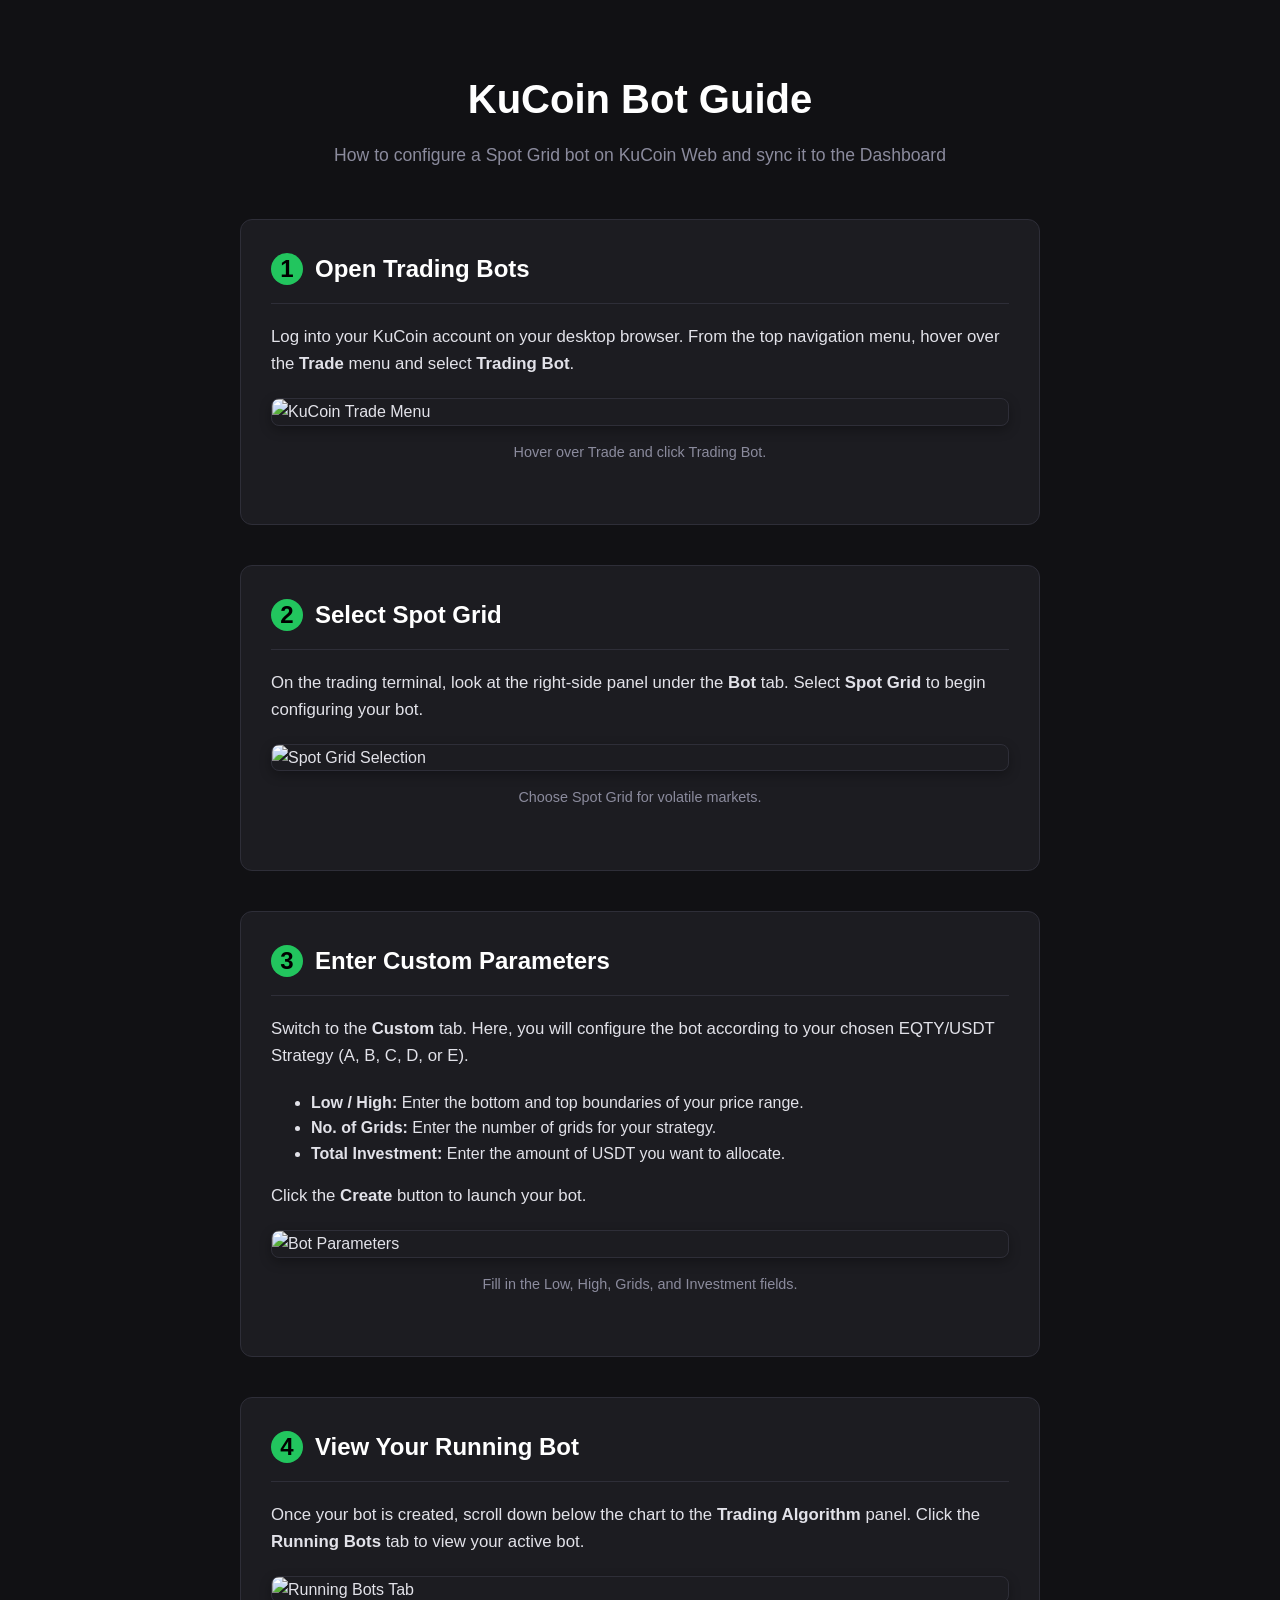
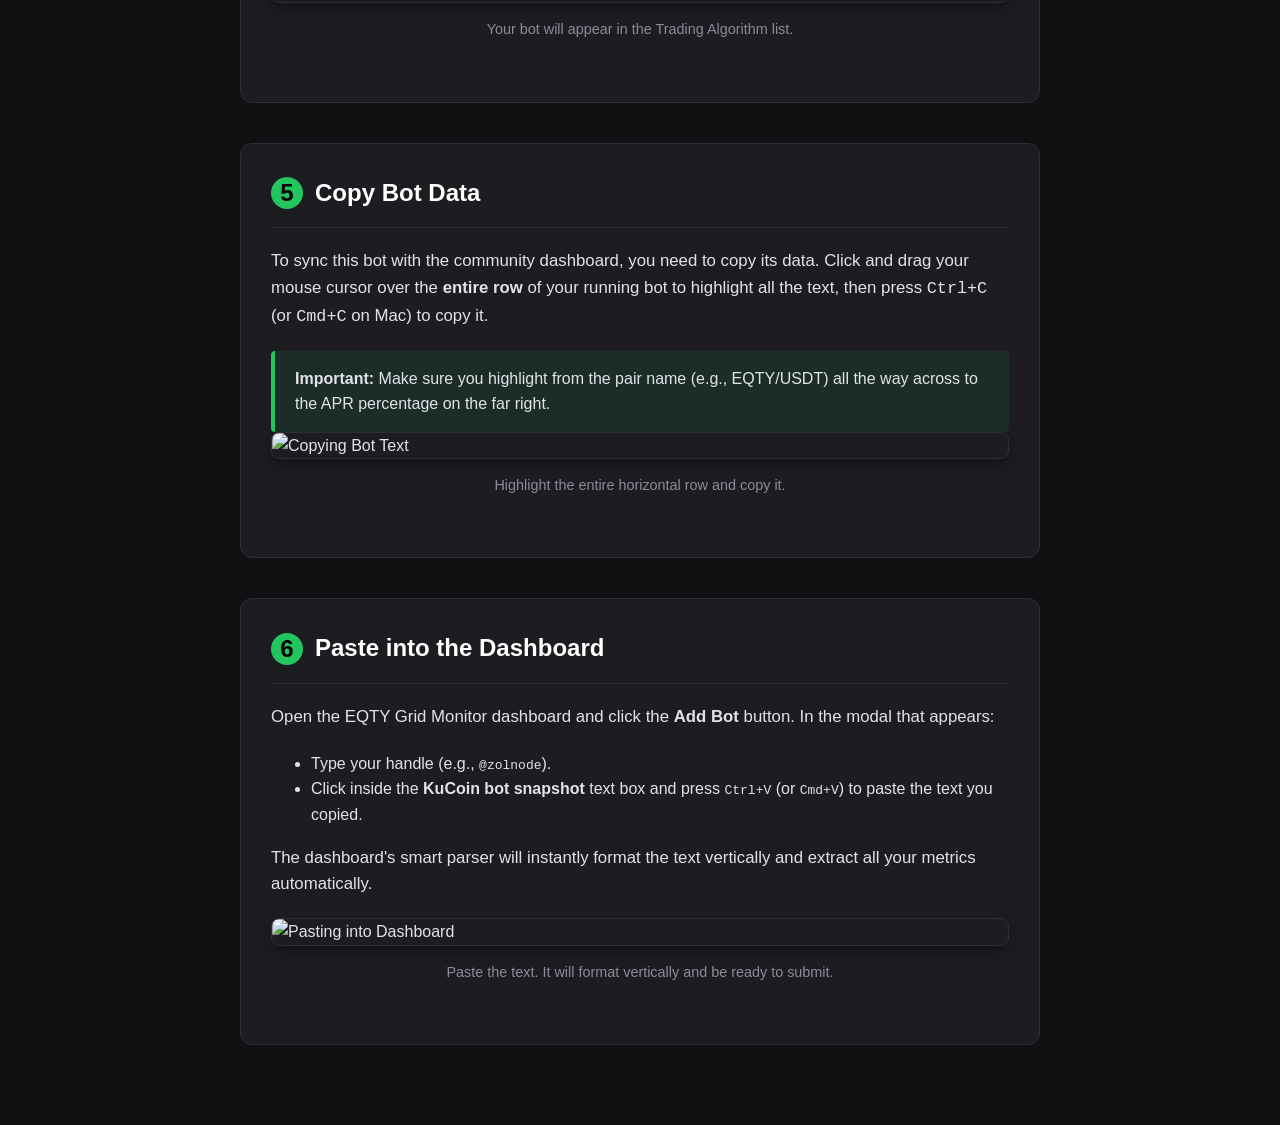
==== docs/guide.html @ 483bb676 "add How-to" ====
<!DOCTYPE html>
<html lang="en">
<head>
  <meta charset="UTF-8">
  <meta name="viewport" content="width=device-width, initial-scale=1.0">
  <title>How to Configure & Sync KuCoin Bots</title>
  <style>
    :root {
      --bg: #111114;
      --card-bg: #1c1c21;
      --text: #e2e2e9;
      --muted: #8b8b9d;
      --accent: #22c55e;
      --border: #2e2e38;
    }
    body {
      font-family: -apple-system, BlinkMacSystemFont, "Segoe UI", Roboto, Helvetica, Arial, sans-serif;
      background: var(--bg);
      color: var(--text);
      line-height: 1.6;
      max-width: 800px;
      margin: 0 auto;
      padding: 40px 20px;
    }
    h1, h2, h3 {
      font-weight: 600;
      color: #fff;
    }
    h1 {
      font-size: 2.5rem;
      margin-bottom: 10px;
      text-align: center;
    }
    .subtitle {
      text-align: center;
      color: var(--muted);
      margin-bottom: 50px;
      font-size: 1.1rem;
    }
    .step {
      background: var(--card-bg);
      border: 1px solid var(--border);
      border-radius: 12px;
      padding: 30px;
      margin-bottom: 40px;
    }
    .step-number {
      display: inline-block;
      background: var(--accent);
      color: #000;
      font-weight: 700;
      width: 32px;
      height: 32px;
      line-height: 32px;
      text-align: center;
      border-radius: 50%;
      margin-right: 12px;
    }
    .step h2 {
      margin-top: 0;
      display: flex;
      align-items: center;
      font-size: 1.5rem;
      border-bottom: 1px solid var(--border);
      padding-bottom: 15px;
      margin-bottom: 20px;
    }
    p {
      margin-bottom: 20px;
      font-size: 1.05rem;
    }
    img {
      max-width: 100%;
      height: auto;
      border-radius: 8px;
      border: 1px solid var(--border);
      box-shadow: 0 4px 12px rgba(0,0,0,0.3);
      display: block;
      margin: 0 auto 15px auto;
    }
    .img-caption {
      text-align: center;
      color: var(--muted);
      font-size: 0.9rem;
      margin-bottom: 30px;
    }
    .note {
      background: rgba(34, 197, 94, 0.1);
      border-left: 4px solid var(--accent);
      padding: 15px 20px;
      border-radius: 4px;
      margin-top: 20px;
    }
    a {
      color: var(--accent);
      text-decoration: none;
    }
    a:hover {
      text-decoration: underline;
    }
  </style>
</head>
<body>

  <h1>KuCoin Bot Guide</h1>
  <div class="subtitle">How to configure a Spot Grid bot on KuCoin Web and sync it to the Dashboard</div>

  <div class="step">
    <h2><span class="step-number">1</span> Open Trading Bots</h2>
    <p>Log into your KuCoin account on your desktop browser. From the top navigation menu, hover over the <strong>Trade</strong> menu and select <strong>Trading Bot</strong>.</p>
    <img src="1.jpg" alt="KuCoin Trade Menu">
    <div class="img-caption">Hover over Trade and click Trading Bot.</div>
  </div>

  <div class="step">
    <h2><span class="step-number">2</span> Select Spot Grid</h2>
    <p>On the trading terminal, look at the right-side panel under the <strong>Bot</strong> tab. Select <strong>Spot Grid</strong> to begin configuring your bot.</p>
    <img src="2.jpg" alt="Spot Grid Selection">
    <div class="img-caption">Choose Spot Grid for volatile markets.</div>
  </div>

  <div class="step">
    <h2><span class="step-number">3</span> Enter Custom Parameters</h2>
    <p>Switch to the <strong>Custom</strong> tab. Here, you will configure the bot according to your chosen EQTY/USDT Strategy (A, B, C, D, or E).</p>
    <ul>
      <li><strong>Low / High:</strong> Enter the bottom and top boundaries of your price range.</li>
      <li><strong>No. of Grids:</strong> Enter the number of grids for your strategy.</li>
      <li><strong>Total Investment:</strong> Enter the amount of USDT you want to allocate.</li>
    </ul>
    <p>Click the <strong>Create</strong> button to launch your bot.</p>
    <img src="3.jpg" alt="Bot Parameters">
    <div class="img-caption">Fill in the Low, High, Grids, and Investment fields.</div>
  </div>

  <div class="step">
    <h2><span class="step-number">4</span> View Your Running Bot</h2>
    <p>Once your bot is created, scroll down below the chart to the <strong>Trading Algorithm</strong> panel. Click the <strong>Running Bots</strong> tab to view your active bot.</p>
    <img src="4.jpg" alt="Running Bots Tab">
    <div class="img-caption">Your bot will appear in the Trading Algorithm list.</div>
  </div>

  <div class="step">
    <h2><span class="step-number">5</span> Copy Bot Data</h2>
    <p>To sync this bot with the community dashboard, you need to copy its data. Click and drag your mouse cursor over the <strong>entire row</strong> of your running bot to highlight all the text, then press <code>Ctrl+C</code> (or <code>Cmd+C</code> on Mac) to copy it.</p>
    <div class="note"><strong>Important:</strong> Make sure you highlight from the pair name (e.g., EQTY/USDT) all the way across to the APR percentage on the far right.</div>
    <img src="5.jpg" alt="Copying Bot Text">
    <div class="img-caption">Highlight the entire horizontal row and copy it.</div>
  </div>

  <div class="step">
    <h2><span class="step-number">6</span> Paste into the Dashboard</h2>
    <p>Open the EQTY Grid Monitor dashboard and click the <strong>Add Bot</strong> button. In the modal that appears:</p>
    <ul>
      <li>Type your handle (e.g., <code>@zolnode</code>).</li>
      <li>Click inside the <strong>KuCoin bot snapshot</strong> text box and press <code>Ctrl+V</code> (or <code>Cmd+V</code>) to paste the text you copied.</li>
    </ul>
    <p>The dashboard's smart parser will instantly format the text vertically and extract all your metrics automatically.</p>
    <img src="6.jpg" alt="Pasting into Dashboard">
    <div class="img-caption">Paste the text. It will format vertically and be ready to submit.</div>
  </div>

</body>
</html>
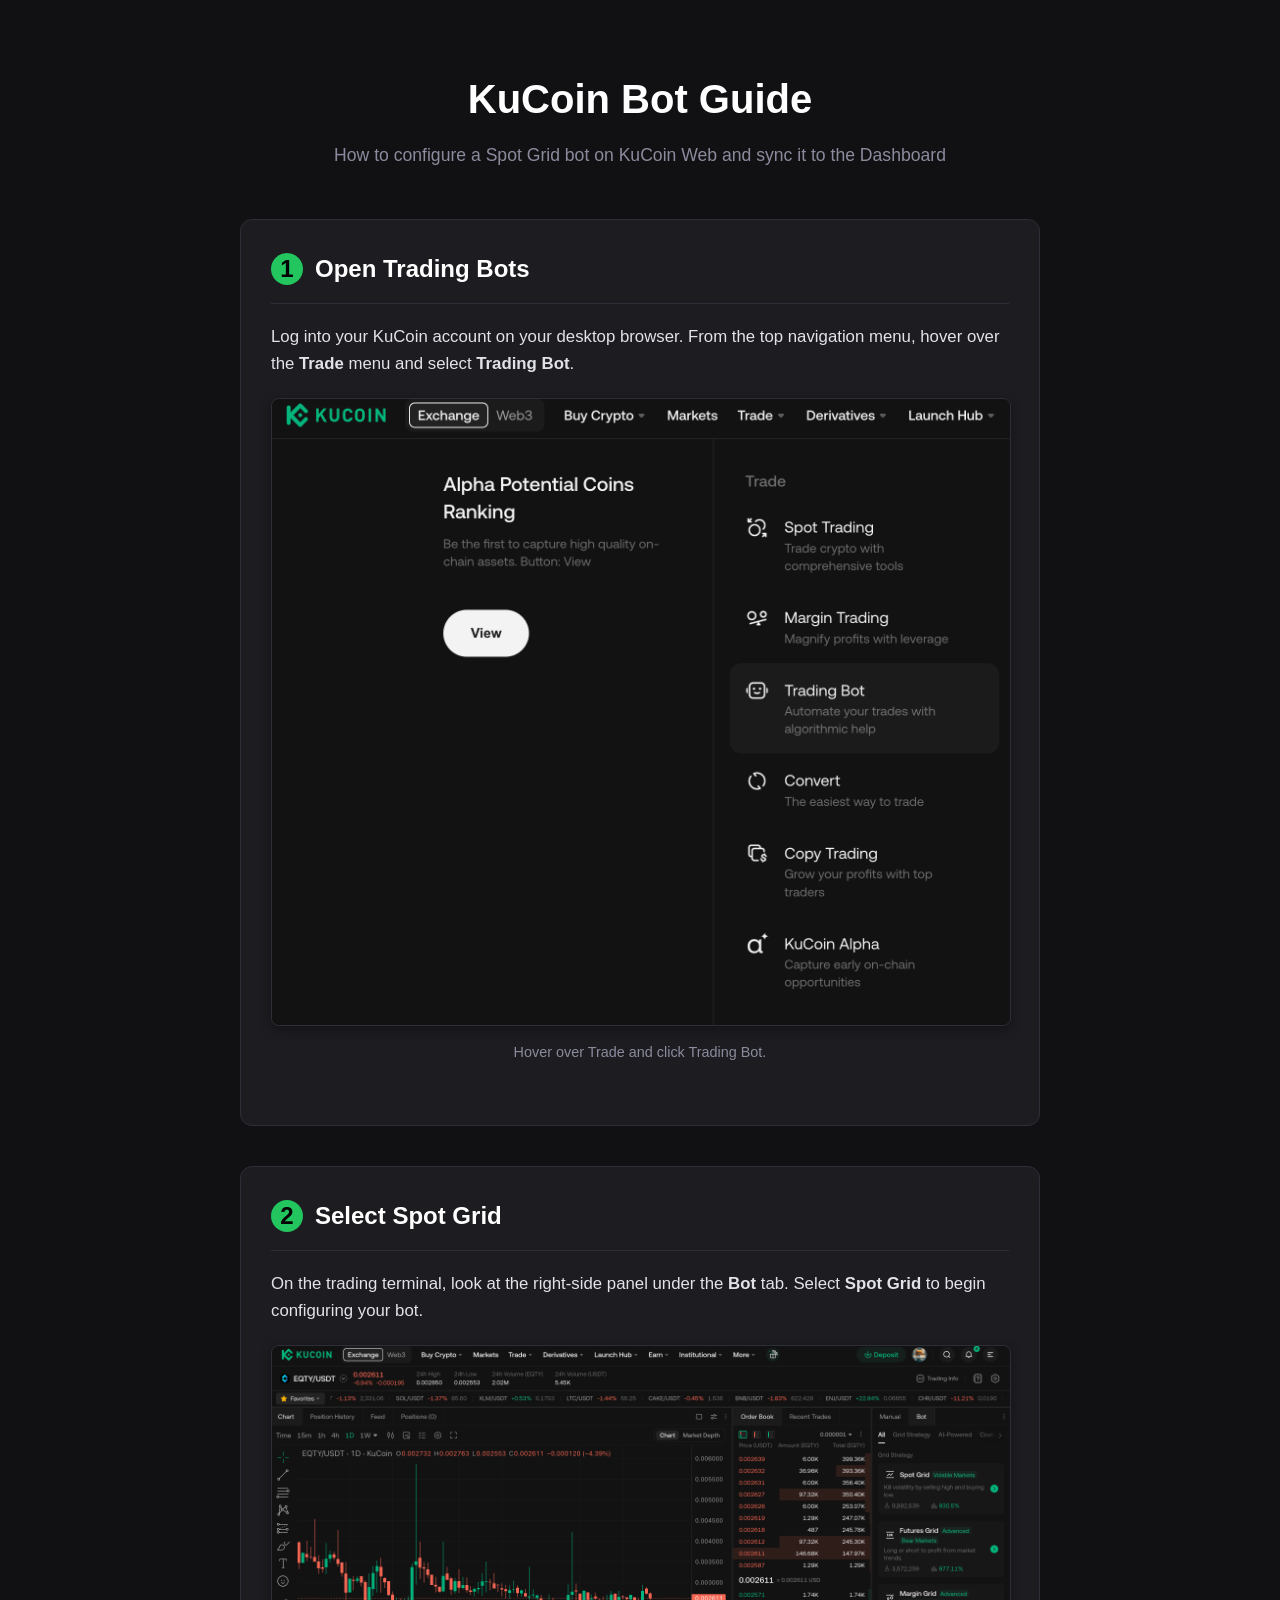
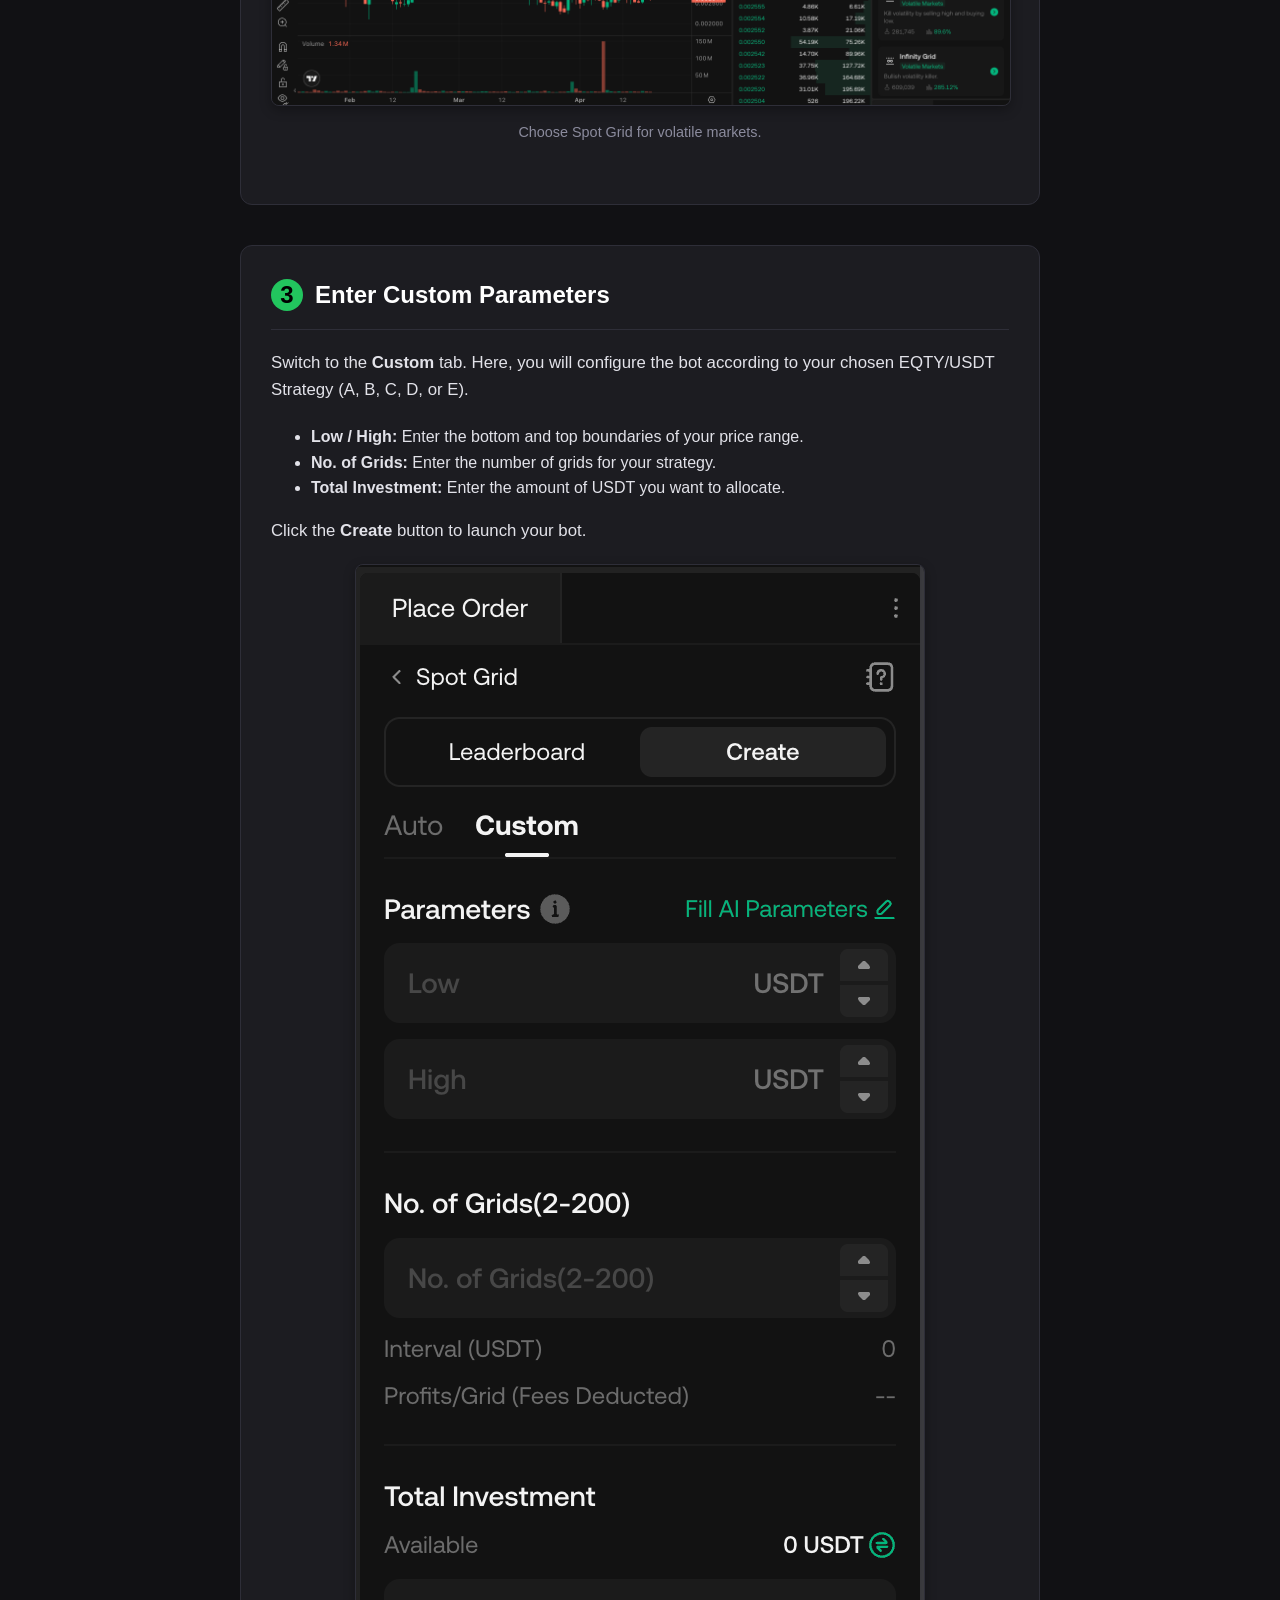
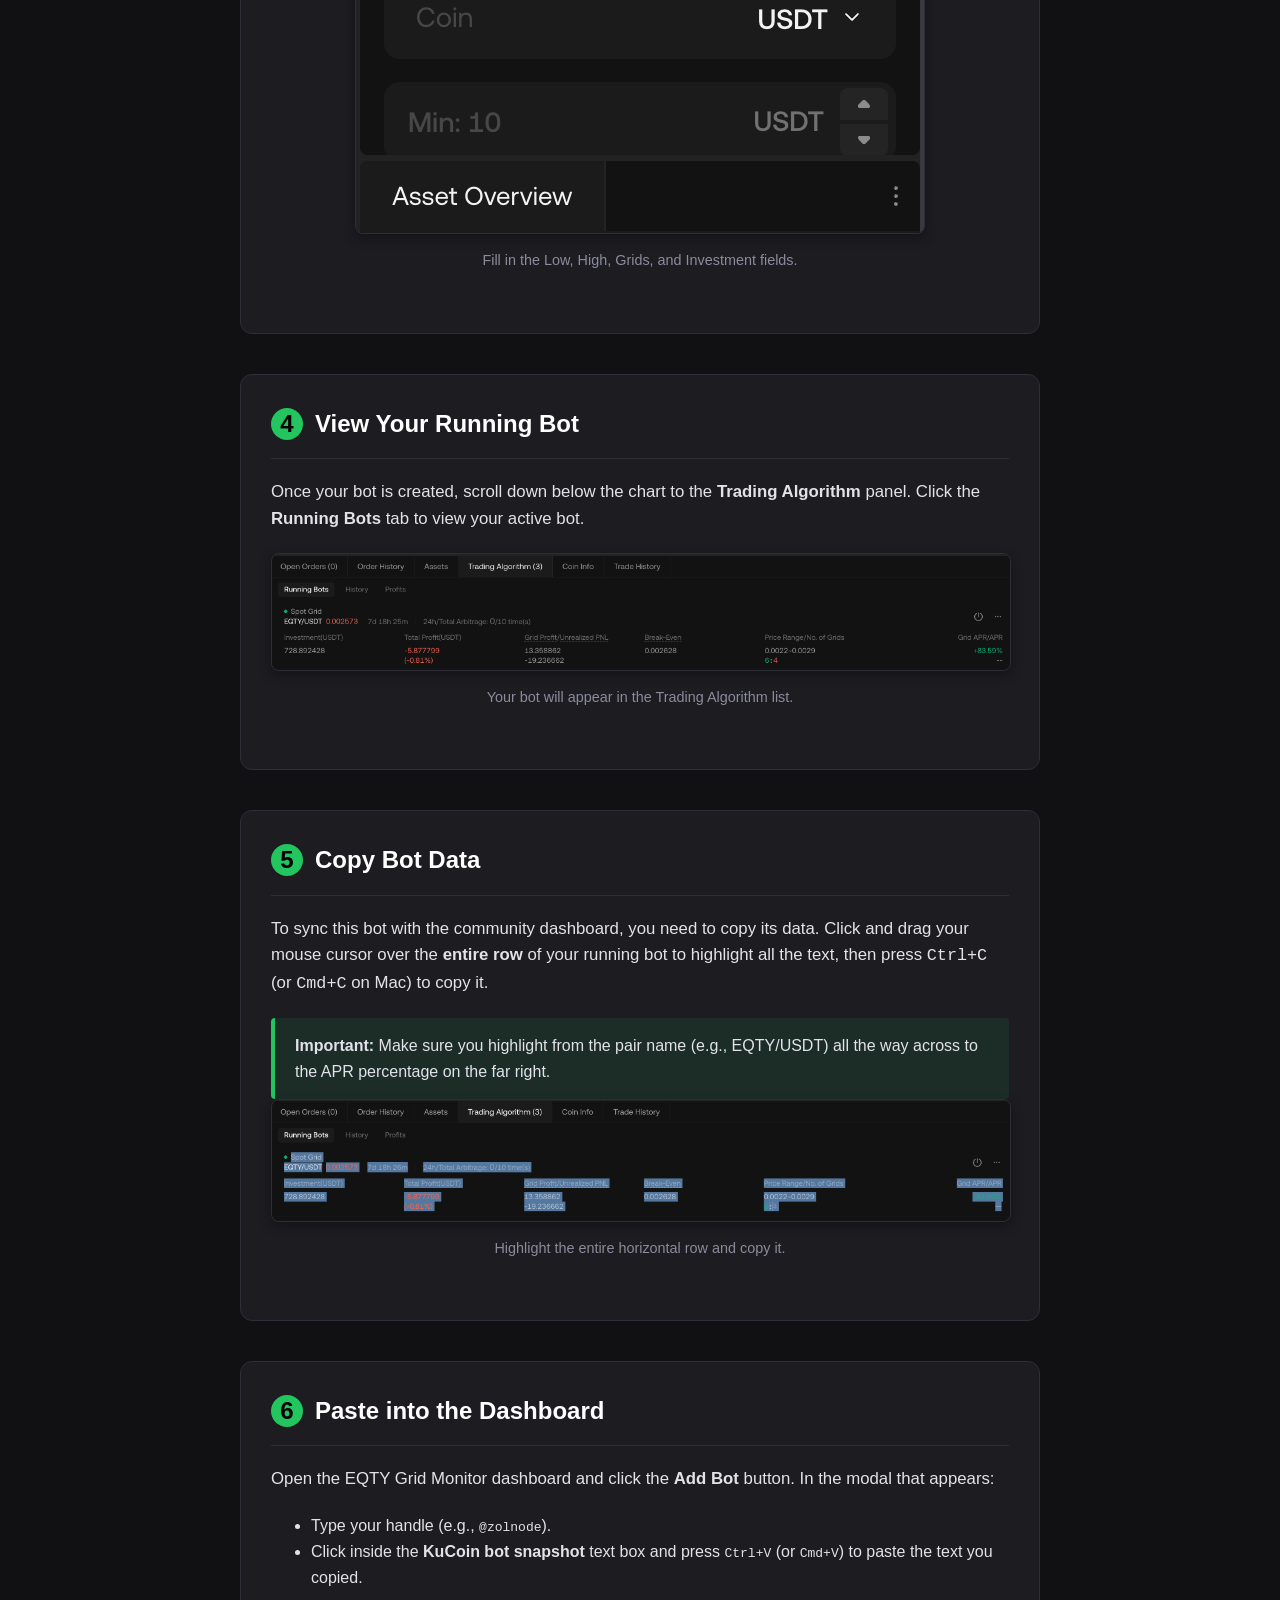
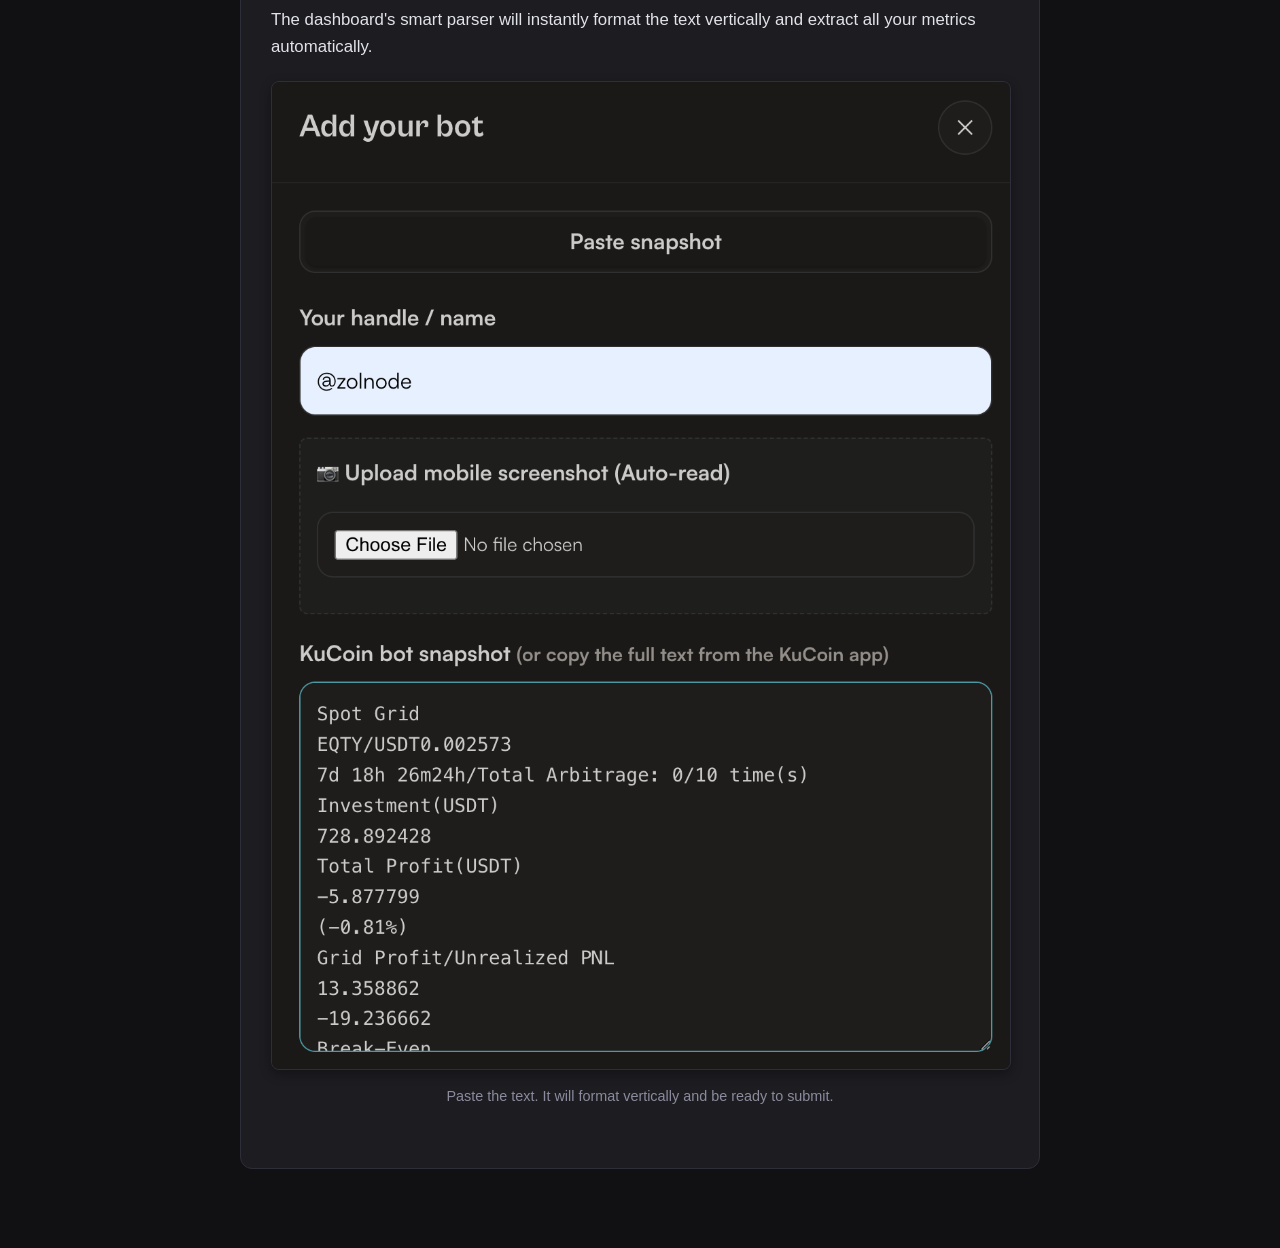
==== commit 393dca77: "fix How-to" ====
--- a/docs/guide.html
+++ b/docs/guide.html
@@ -108,14 +108,14 @@
   <div class="step">
     <h2><span class="step-number">1</span> Open Trading Bots</h2>
     <p>Log into your KuCoin account on your desktop browser. From the top navigation menu, hover over the <strong>Trade</strong> menu and select <strong>Trading Bot</strong>.</p>
-    <img src="1.jpg" alt="KuCoin Trade Menu">
+    <img src="1.png" alt="KuCoin Trade Menu">
     <div class="img-caption">Hover over Trade and click Trading Bot.</div>
   </div>
 
   <div class="step">
     <h2><span class="step-number">2</span> Select Spot Grid</h2>
     <p>On the trading terminal, look at the right-side panel under the <strong>Bot</strong> tab. Select <strong>Spot Grid</strong> to begin configuring your bot.</p>
-    <img src="2.jpg" alt="Spot Grid Selection">
+    <img src="2.png" alt="Spot Grid Selection">
     <div class="img-caption">Choose Spot Grid for volatile markets.</div>
   </div>
 
@@ -128,14 +128,14 @@
       <li><strong>Total Investment:</strong> Enter the amount of USDT you want to allocate.</li>
     </ul>
     <p>Click the <strong>Create</strong> button to launch your bot.</p>
-    <img src="3.jpg" alt="Bot Parameters">
+    <img src="3.png" alt="Bot Parameters">
     <div class="img-caption">Fill in the Low, High, Grids, and Investment fields.</div>
   </div>
 
   <div class="step">
     <h2><span class="step-number">4</span> View Your Running Bot</h2>
     <p>Once your bot is created, scroll down below the chart to the <strong>Trading Algorithm</strong> panel. Click the <strong>Running Bots</strong> tab to view your active bot.</p>
-    <img src="4.jpg" alt="Running Bots Tab">
+    <img src="4.png" alt="Running Bots Tab">
     <div class="img-caption">Your bot will appear in the Trading Algorithm list.</div>
   </div>
 
@@ -143,7 +143,7 @@
     <h2><span class="step-number">5</span> Copy Bot Data</h2>
     <p>To sync this bot with the community dashboard, you need to copy its data. Click and drag your mouse cursor over the <strong>entire row</strong> of your running bot to highlight all the text, then press <code>Ctrl+C</code> (or <code>Cmd+C</code> on Mac) to copy it.</p>
     <div class="note"><strong>Important:</strong> Make sure you highlight from the pair name (e.g., EQTY/USDT) all the way across to the APR percentage on the far right.</div>
-    <img src="5.jpg" alt="Copying Bot Text">
+    <img src="5.png" alt="Copying Bot Text">
     <div class="img-caption">Highlight the entire horizontal row and copy it.</div>
   </div>
 
@@ -155,7 +155,7 @@
       <li>Click inside the <strong>KuCoin bot snapshot</strong> text box and press <code>Ctrl+V</code> (or <code>Cmd+V</code>) to paste the text you copied.</li>
     </ul>
     <p>The dashboard's smart parser will instantly format the text vertically and extract all your metrics automatically.</p>
-    <img src="6.jpg" alt="Pasting into Dashboard">
+    <img src="6.png" alt="Pasting into Dashboard">
     <div class="img-caption">Paste the text. It will format vertically and be ready to submit.</div>
   </div>
 
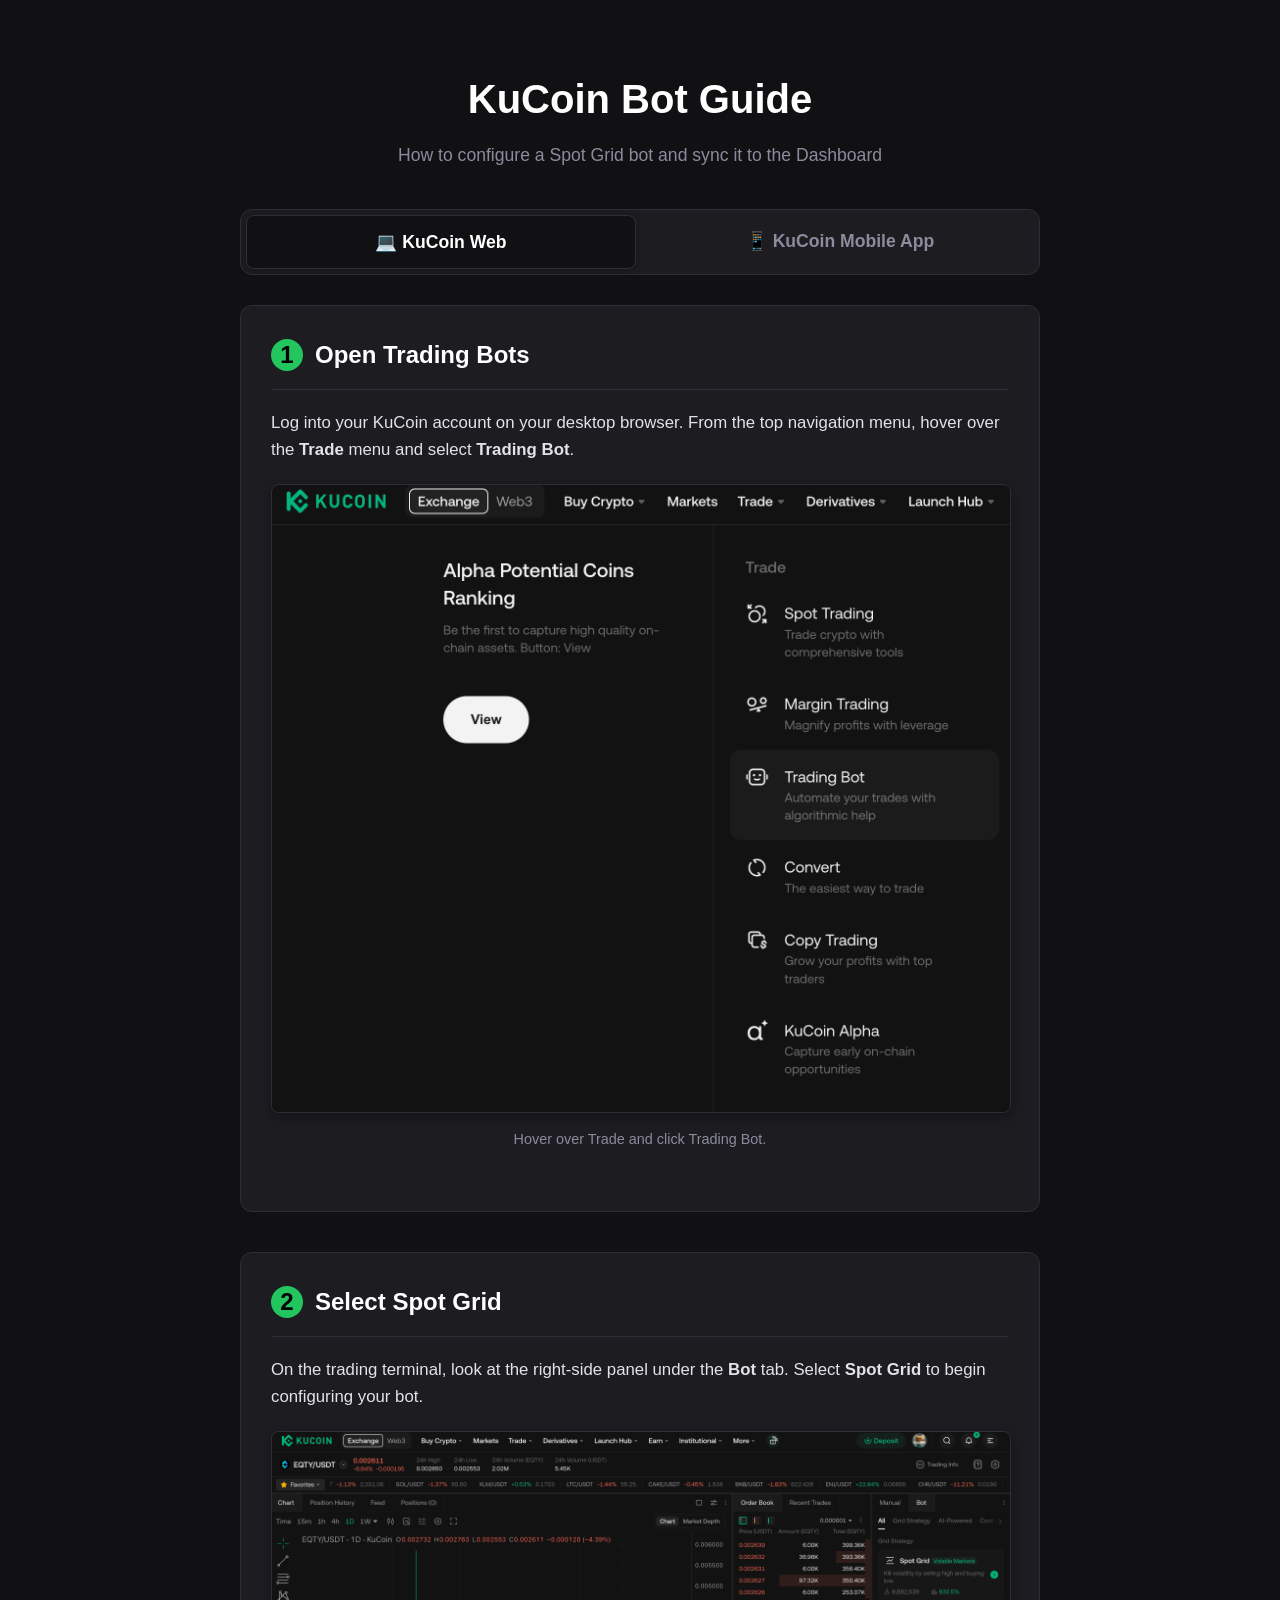
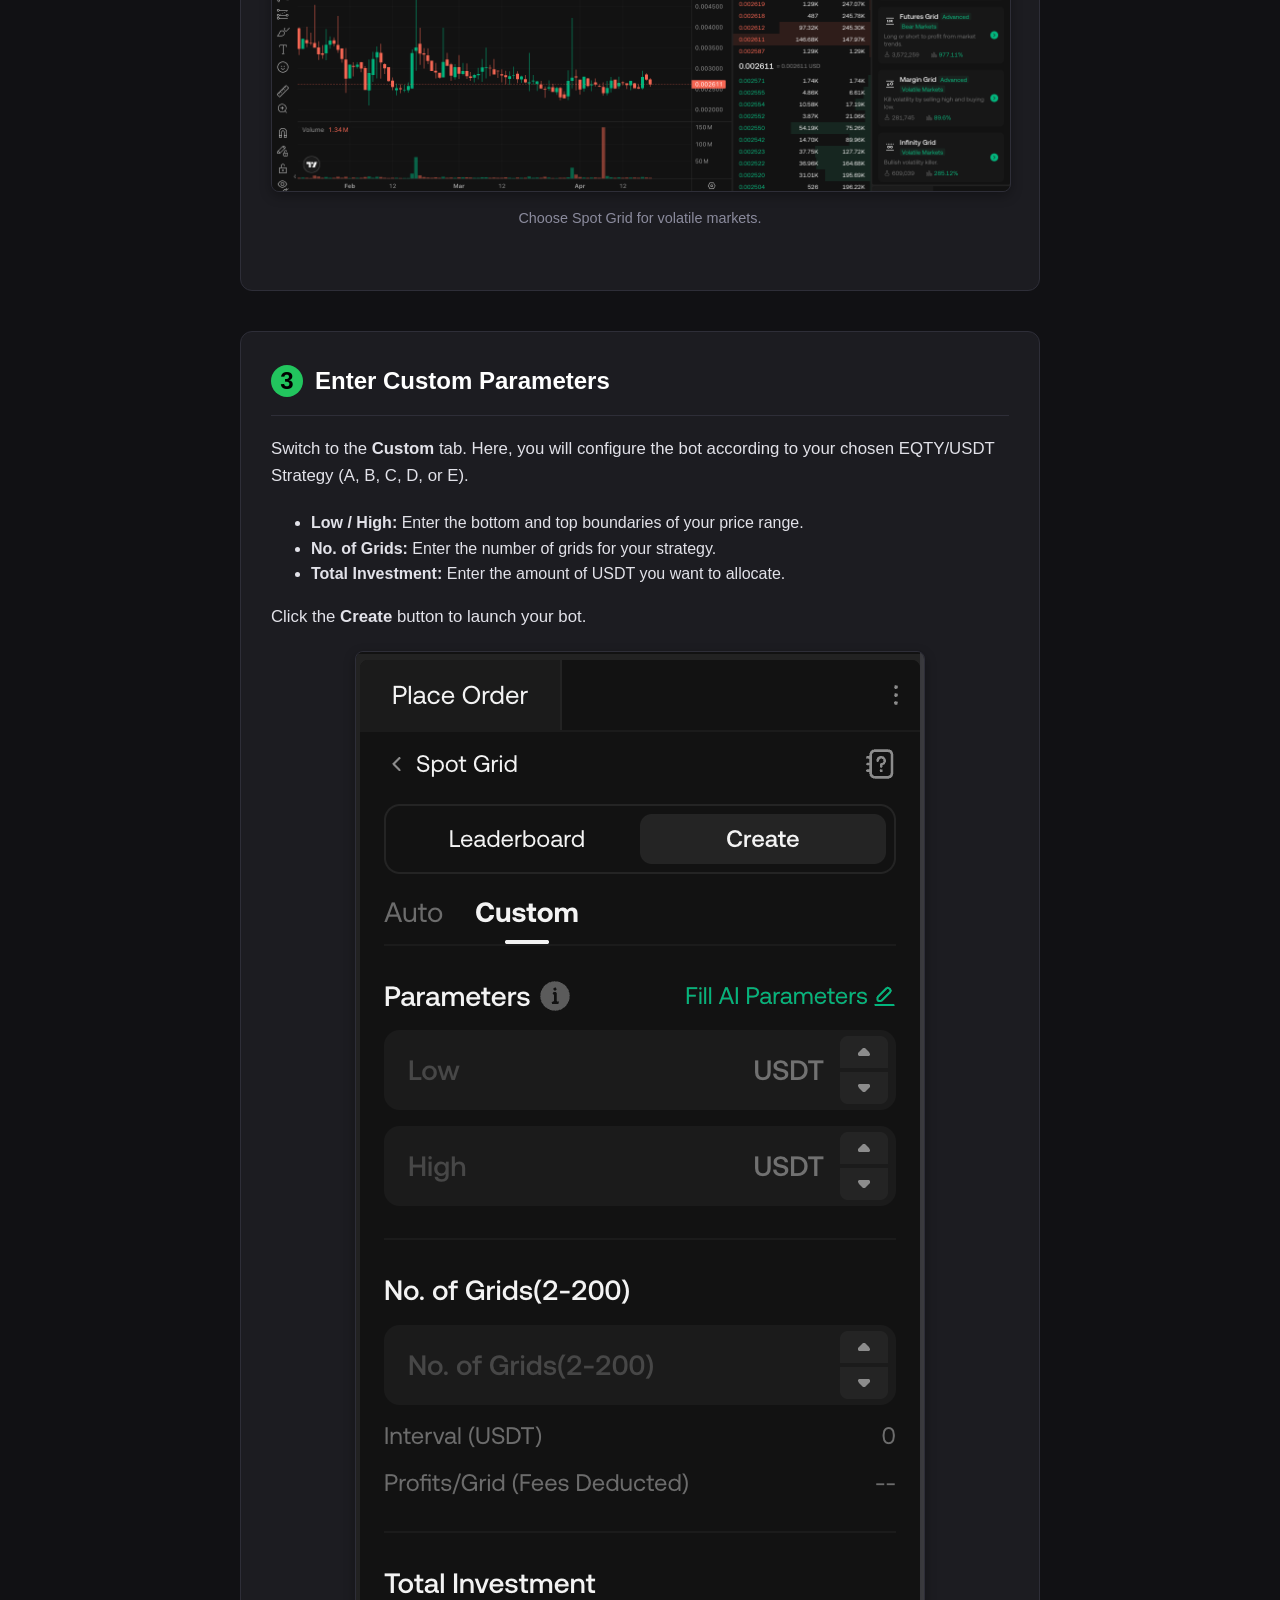
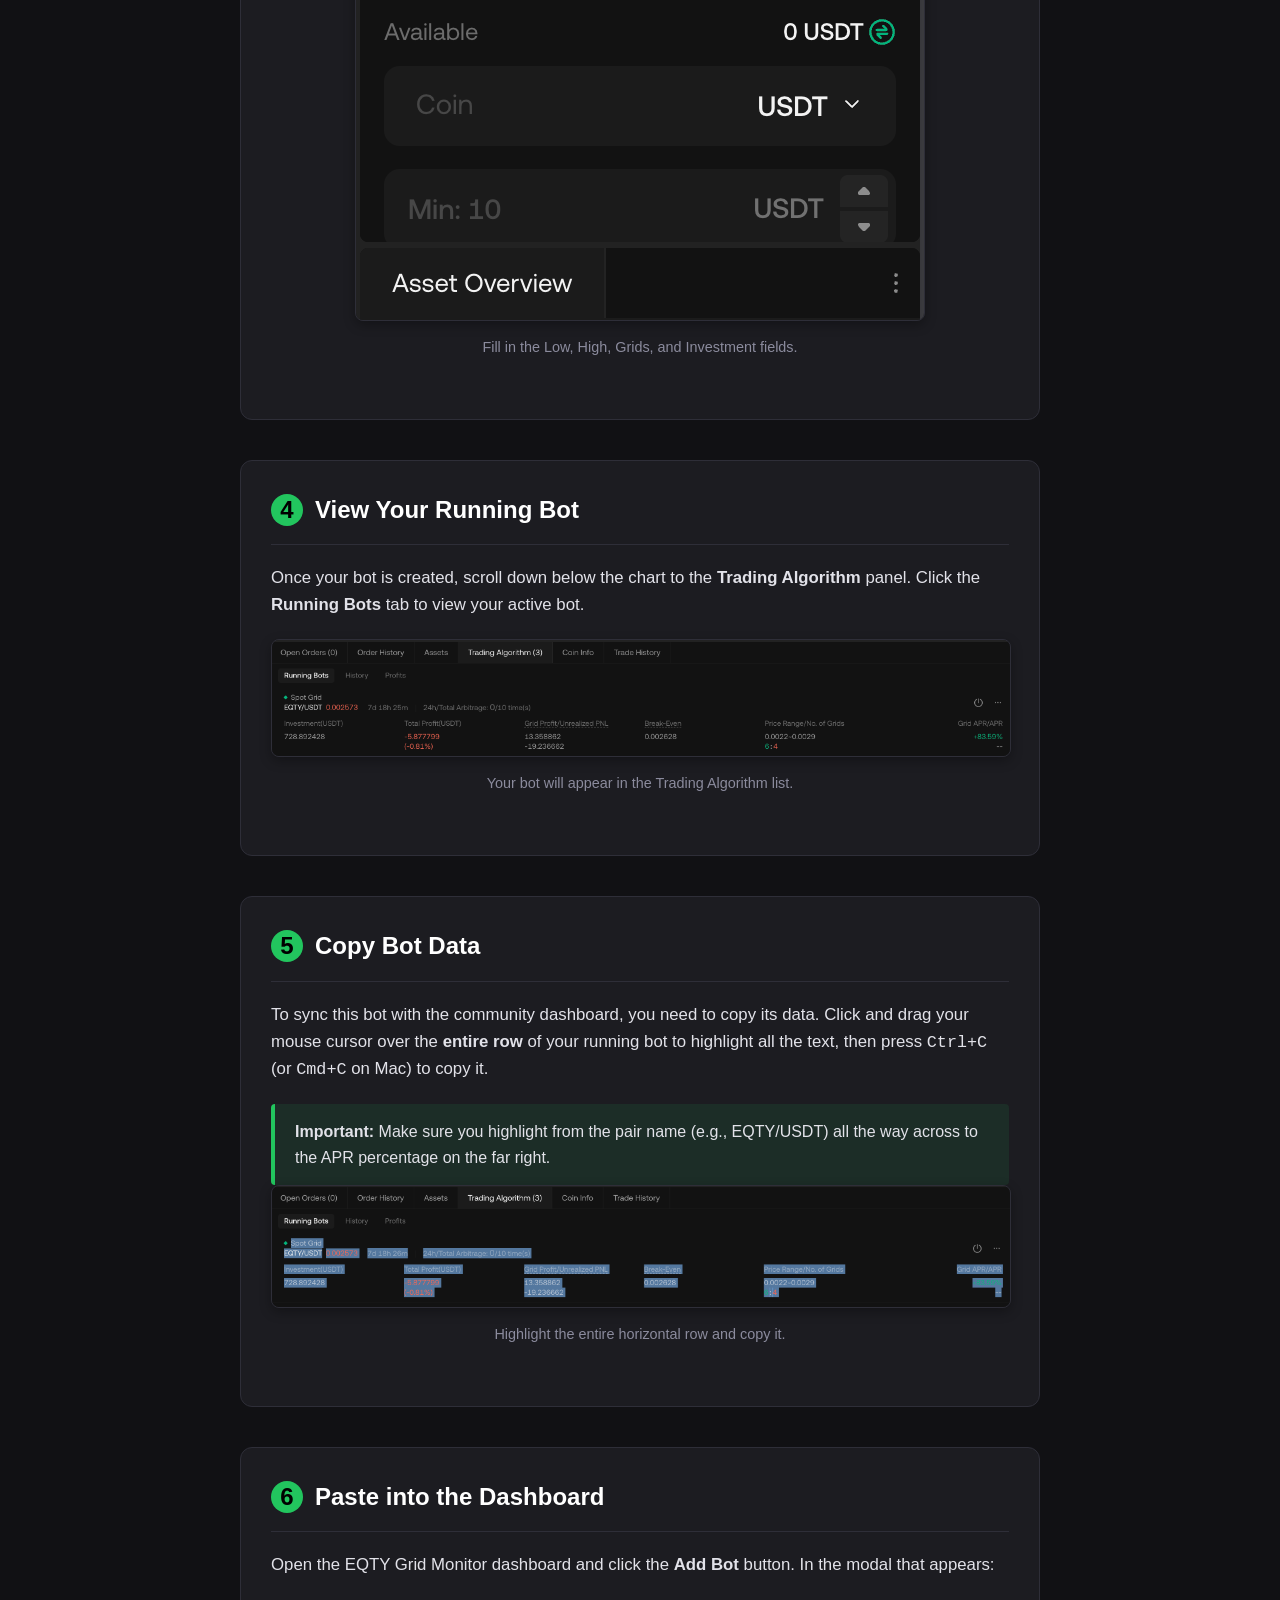
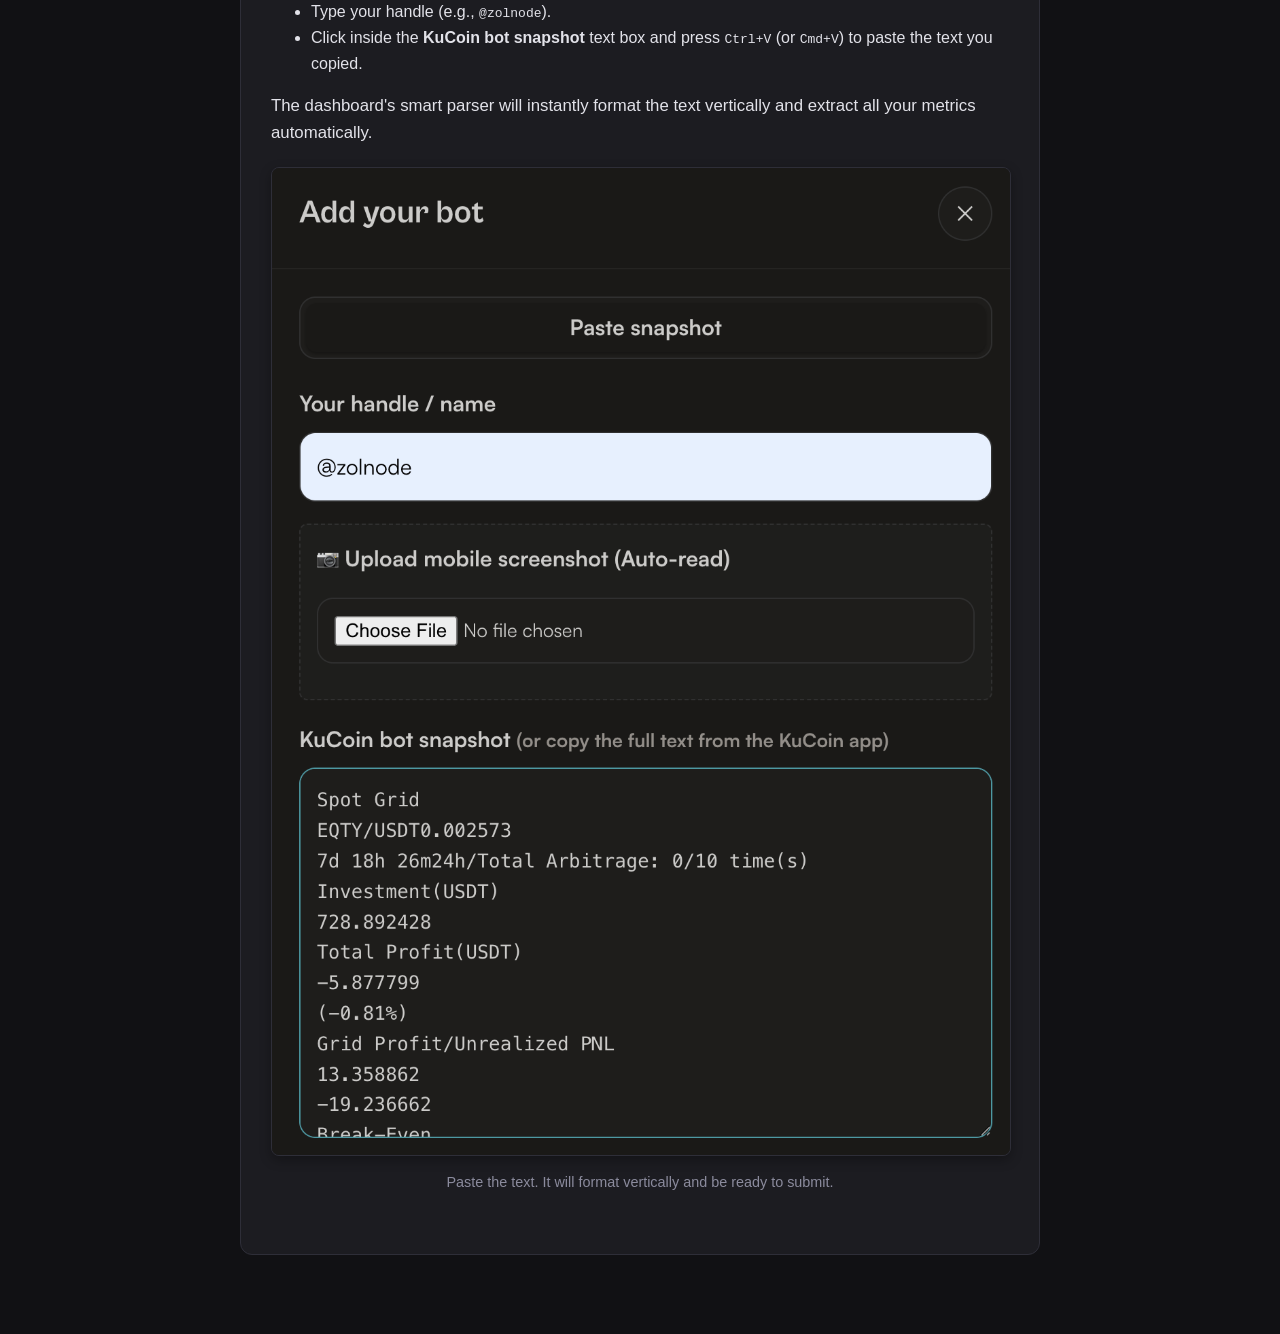
==== commit b40ae716: "add mobile How-to" ====
--- a/docs/guide.html
+++ b/docs/guide.html
@@ -34,9 +34,56 @@
     .subtitle {
       text-align: center;
       color: var(--muted);
-      margin-bottom: 50px;
+      margin-bottom: 40px;
       font-size: 1.1rem;
     }
+    /* Tabs */
+    .tabs-container {
+      display: flex;
+      flex-direction: column;
+    }
+    .tabs-header {
+      display: flex;
+      gap: 10px;
+      margin-bottom: 30px;
+      background: var(--card-bg);
+      padding: 5px;
+      border-radius: 12px;
+      border: 1px solid var(--border);
+    }
+    .tab-button {
+      flex: 1;
+      text-align: center;
+      padding: 12px 20px;
+      border-radius: 8px;
+      cursor: pointer;
+      font-weight: 600;
+      font-size: 1.1rem;
+      color: var(--muted);
+      transition: all 0.2s ease;
+    }
+    .tab-button.active {
+      background: var(--bg);
+      color: #fff;
+      box-shadow: 0 2px 8px rgba(0,0,0,0.2);
+      border: 1px solid var(--border);
+    }
+    .tab-button:hover:not(.active) {
+      color: #fff;
+      background: rgba(255, 255, 255, 0.05);
+    }
+    .tab-content {
+      display: none;
+      animation: fadeIn 0.3s ease;
+    }
+    .tab-content.active {
+      display: block;
+    }
+    @keyframes fadeIn {
+      from { opacity: 0; transform: translateY(5px); }
+      to { opacity: 1; transform: translateY(0); }
+    }
+    /* Steps */
     .step {
       background: var(--card-bg);
       border: 1px solid var(--border);
@@ -78,6 +125,9 @@
       display: block;
       margin: 0 auto 15px auto;
     }
+    .img-mobile {
+      max-width: 320px; /* Constrain mobile screenshots */
+    }
     .img-caption {
       text-align: center;
       color: var(--muted);
@@ -91,73 +141,136 @@
       border-radius: 4px;
       margin-top: 20px;
     }
-    a {
-      color: var(--accent);
-      text-decoration: none;
-    }
-    a:hover {
-      text-decoration: underline;
-    }
   </style>
 </head>
 <body>
 
   <h1>KuCoin Bot Guide</h1>
-  <div class="subtitle">How to configure a Spot Grid bot on KuCoin Web and sync it to the Dashboard</div>
-
-  <div class="step">
-    <h2><span class="step-number">1</span> Open Trading Bots</h2>
-    <p>Log into your KuCoin account on your desktop browser. From the top navigation menu, hover over the <strong>Trade</strong> menu and select <strong>Trading Bot</strong>.</p>
-    <img src="1.png" alt="KuCoin Trade Menu">
-    <div class="img-caption">Hover over Trade and click Trading Bot.</div>
+  <div class="subtitle">How to configure a Spot Grid bot and sync it to the Dashboard</div>
+
+  <div class="tabs-container">
+    <div class="tabs-header">
+      <div class="tab-button active" onclick="openTab('web')">💻 KuCoin Web</div>
+      <div class="tab-button" onclick="openTab('mobile')">📱 KuCoin Mobile App</div>
+    </div>
+
+    <!-- WEB TAB -->
+    <div id="web" class="tab-content active">
+      <div class="step">
+        <h2><span class="step-number">1</span> Open Trading Bots</h2>
+        <p>Log into your KuCoin account on your desktop browser. From the top navigation menu, hover over the <strong>Trade</strong> menu and select <strong>Trading Bot</strong>.</p>
+        <img src="1.png" alt="KuCoin Trade Menu">
+        <div class="img-caption">Hover over Trade and click Trading Bot.</div>
+      </div>
+
+      <div class="step">
+        <h2><span class="step-number">2</span> Select Spot Grid</h2>
+        <p>On the trading terminal, look at the right-side panel under the <strong>Bot</strong> tab. Select <strong>Spot Grid</strong> to begin configuring your bot.</p>
+        <img src="2.png" alt="Spot Grid Selection">
+        <div class="img-caption">Choose Spot Grid for volatile markets.</div>
+      </div>
+
+      <div class="step">
+        <h2><span class="step-number">3</span> Enter Custom Parameters</h2>
+        <p>Switch to the <strong>Custom</strong> tab. Here, you will configure the bot according to your chosen EQTY/USDT Strategy (A, B, C, D, or E).</p>
+        <ul>
+          <li><strong>Low / High:</strong> Enter the bottom and top boundaries of your price range.</li>
+          <li><strong>No. of Grids:</strong> Enter the number of grids for your strategy.</li>
+          <li><strong>Total Investment:</strong> Enter the amount of USDT you want to allocate.</li>
+        </ul>
+        <p>Click the <strong>Create</strong> button to launch your bot.</p>
+        <img src="3.png" alt="Bot Parameters">
+        <div class="img-caption">Fill in the Low, High, Grids, and Investment fields.</div>
+      </div>
+
+      <div class="step">
+        <h2><span class="step-number">4</span> View Your Running Bot</h2>
+        <p>Once your bot is created, scroll down below the chart to the <strong>Trading Algorithm</strong> panel. Click the <strong>Running Bots</strong> tab to view your active bot.</p>
+        <img src="4.png" alt="Running Bots Tab">
+        <div class="img-caption">Your bot will appear in the Trading Algorithm list.</div>
+      </div>
+
+      <div class="step">
+        <h2><span class="step-number">5</span> Copy Bot Data</h2>
+        <p>To sync this bot with the community dashboard, you need to copy its data. Click and drag your mouse cursor over the <strong>entire row</strong> of your running bot to highlight all the text, then press <code>Ctrl+C</code> (or <code>Cmd+C</code> on Mac) to copy it.</p>
+        <div class="note"><strong>Important:</strong> Make sure you highlight from the pair name (e.g., EQTY/USDT) all the way across to the APR percentage on the far right.</div>
+        <img src="5.png" alt="Copying Bot Text">
+        <div class="img-caption">Highlight the entire horizontal row and copy it.</div>
+      </div>
+
+      <div class="step">
+        <h2><span class="step-number">6</span> Paste into the Dashboard</h2>
+        <p>Open the EQTY Grid Monitor dashboard and click the <strong>Add Bot</strong> button. In the modal that appears:</p>
+        <ul>
+          <li>Type your handle (e.g., <code>@zolnode</code>).</li>
+          <li>Click inside the <strong>KuCoin bot snapshot</strong> text box and press <code>Ctrl+V</code> (or <code>Cmd+V</code>) to paste the text you copied.</li>
+        </ul>
+        <p>The dashboard's smart parser will instantly format the text vertically and extract all your metrics automatically.</p>
+        <img src="6.png" alt="Pasting into Dashboard">
+        <div class="img-caption">Paste the text. It will format vertically and be ready to submit.</div>
+      </div>
+    </div>
+
+    <!-- MOBILE TAB -->
+    <div id="mobile" class="tab-content">
+      <div class="step">
+        <h2><span class="step-number">1</span> Open Trading Bots</h2>
+        <p>Launch the KuCoin app on your phone. From the home screen, tap the <strong>Trading Bot</strong> icon in the main menu grid.</p>
+        <img src="m1.jpg" alt="KuCoin Home Screen" class="img-mobile">
+        <div class="img-caption">Tap the Trading Bot icon on the home screen.</div>
+      </div>
+
+      <div class="step">
+        <h2><span class="step-number">2</span> Select Spot Grid</h2>
+        <p>In the Trading Bot menu, you will see a list of popular bots. Tap on <strong>Spot Grid</strong> to start creating your bot.</p>
+        <img src="m2.jpg" alt="Trading Bot Menu" class="img-mobile">
+        <div class="img-caption">Select Spot Grid at the top or in the list.</div>
+      </div>
+
+      <div class="step">
+        <h2><span class="step-number">3</span> Enter Custom Parameters</h2>
+        <p>On the Spot Grid configuration screen, select the <strong>Custom</strong> tab instead of Auto. Enter the parameters according to your chosen strategy (A, B, C, D, or E).</p>
+        <ul>
+          <li><strong>Price Range:</strong> Enter the bottom and top bounds.</li>
+          <li><strong>No. of Grids:</strong> Set your total grid count.</li>
+          <li><strong>Investment:</strong> Enter the amount of USDT to use.</li>
+        </ul>
+        <p>Tap the <strong>Create</strong> button at the bottom of the screen.</p>
+        <img src="m4.jpg" alt="Spot Grid Parameters" class="img-mobile">
+        <div class="img-caption">Fill in the Price Range, Grids, and Investment fields under the Custom tab.</div>
+      </div>
+
+      <div class="step">
+        <h2><span class="step-number">4</span> View Running Bots</h2>
+        <p>Once created, navigate to the <strong>Running Bots</strong> tab. Tap on your active EQTY/USDT bot to see its detailed performance, including your Grid Profit, Total Profit, and Break-Even point.</p>
+        <img src="m5.jpg" alt="Running Bots List" class="img-mobile">
+        <div class="img-caption">Tap your running bot to view its full details.</div>
+      </div>
+
+      <div class="step">
+        <h2><span class="step-number">5</span> Take a Screenshot & Upload</h2>
+        <p>To sync your bot to the dashboard, simply <strong>take a screenshot</strong> of the running bot details screen (the same screen shown in Step 4).</p>
+        <p>Then, open the EQTY Grid Monitor dashboard, click <strong>Add Bot</strong>, type your handle, and click the <strong>Upload mobile screenshot</strong> button. The dashboard will automatically read the screenshot and extract your stats!</p>
+        <div class="note"><strong>Tip:</strong> Make sure the entire bot card is visible in your screenshot, especially the numbers!</div>
+      </div>
+    </div>
+
   </div>
 
-  <div class="step">
-    <h2><span class="step-number">2</span> Select Spot Grid</h2>
-    <p>On the trading terminal, look at the right-side panel under the <strong>Bot</strong> tab. Select <strong>Spot Grid</strong> to begin configuring your bot.</p>
-    <img src="2.png" alt="Spot Grid Selection">
-    <div class="img-caption">Choose Spot Grid for volatile markets.</div>
-  </div>
-
-  <div class="step">
-    <h2><span class="step-number">3</span> Enter Custom Parameters</h2>
-    <p>Switch to the <strong>Custom</strong> tab. Here, you will configure the bot according to your chosen EQTY/USDT Strategy (A, B, C, D, or E).</p>
-    <ul>
-      <li><strong>Low / High:</strong> Enter the bottom and top boundaries of your price range.</li>
-      <li><strong>No. of Grids:</strong> Enter the number of grids for your strategy.</li>
-      <li><strong>Total Investment:</strong> Enter the amount of USDT you want to allocate.</li>
-    </ul>
-    <p>Click the <strong>Create</strong> button to launch your bot.</p>
-    <img src="3.png" alt="Bot Parameters">
-    <div class="img-caption">Fill in the Low, High, Grids, and Investment fields.</div>
-  </div>
-
-  <div class="step">
-    <h2><span class="step-number">4</span> View Your Running Bot</h2>
-    <p>Once your bot is created, scroll down below the chart to the <strong>Trading Algorithm</strong> panel. Click the <strong>Running Bots</strong> tab to view your active bot.</p>
-    <img src="4.png" alt="Running Bots Tab">
-    <div class="img-caption">Your bot will appear in the Trading Algorithm list.</div>
-  </div>
-
-  <div class="step">
-    <h2><span class="step-number">5</span> Copy Bot Data</h2>
-    <p>To sync this bot with the community dashboard, you need to copy its data. Click and drag your mouse cursor over the <strong>entire row</strong> of your running bot to highlight all the text, then press <code>Ctrl+C</code> (or <code>Cmd+C</code> on Mac) to copy it.</p>
-    <div class="note"><strong>Important:</strong> Make sure you highlight from the pair name (e.g., EQTY/USDT) all the way across to the APR percentage on the far right.</div>
-    <img src="5.png" alt="Copying Bot Text">
-    <div class="img-caption">Highlight the entire horizontal row and copy it.</div>
-  </div>
-
-  <div class="step">
-    <h2><span class="step-number">6</span> Paste into the Dashboard</h2>
-    <p>Open the EQTY Grid Monitor dashboard and click the <strong>Add Bot</strong> button. In the modal that appears:</p>
-    <ul>
-      <li>Type your handle (e.g., <code>@zolnode</code>).</li>
-      <li>Click inside the <strong>KuCoin bot snapshot</strong> text box and press <code>Ctrl+V</code> (or <code>Cmd+V</code>) to paste the text you copied.</li>
-    </ul>
-    <p>The dashboard's smart parser will instantly format the text vertically and extract all your metrics automatically.</p>
-    <img src="6.png" alt="Pasting into Dashboard">
-    <div class="img-caption">Paste the text. It will format vertically and be ready to submit.</div>
-  </div>
-
+  <script>
+    function openTab(tabId) {
+      // Hide all tabs
+      document.querySelectorAll('.tab-content').forEach(el => {
+        el.classList.remove('active');
+      });
+      // Deactivate all buttons
+      document.querySelectorAll('.tab-button').forEach(el => {
+        el.classList.remove('active');
+      });
+      // Activate clicked tab
+      document.getElementById(tabId).classList.add('active');
+      event.currentTarget.classList.add('active');
+    }
+  </script>
 </body>
-</html>
+</html>
